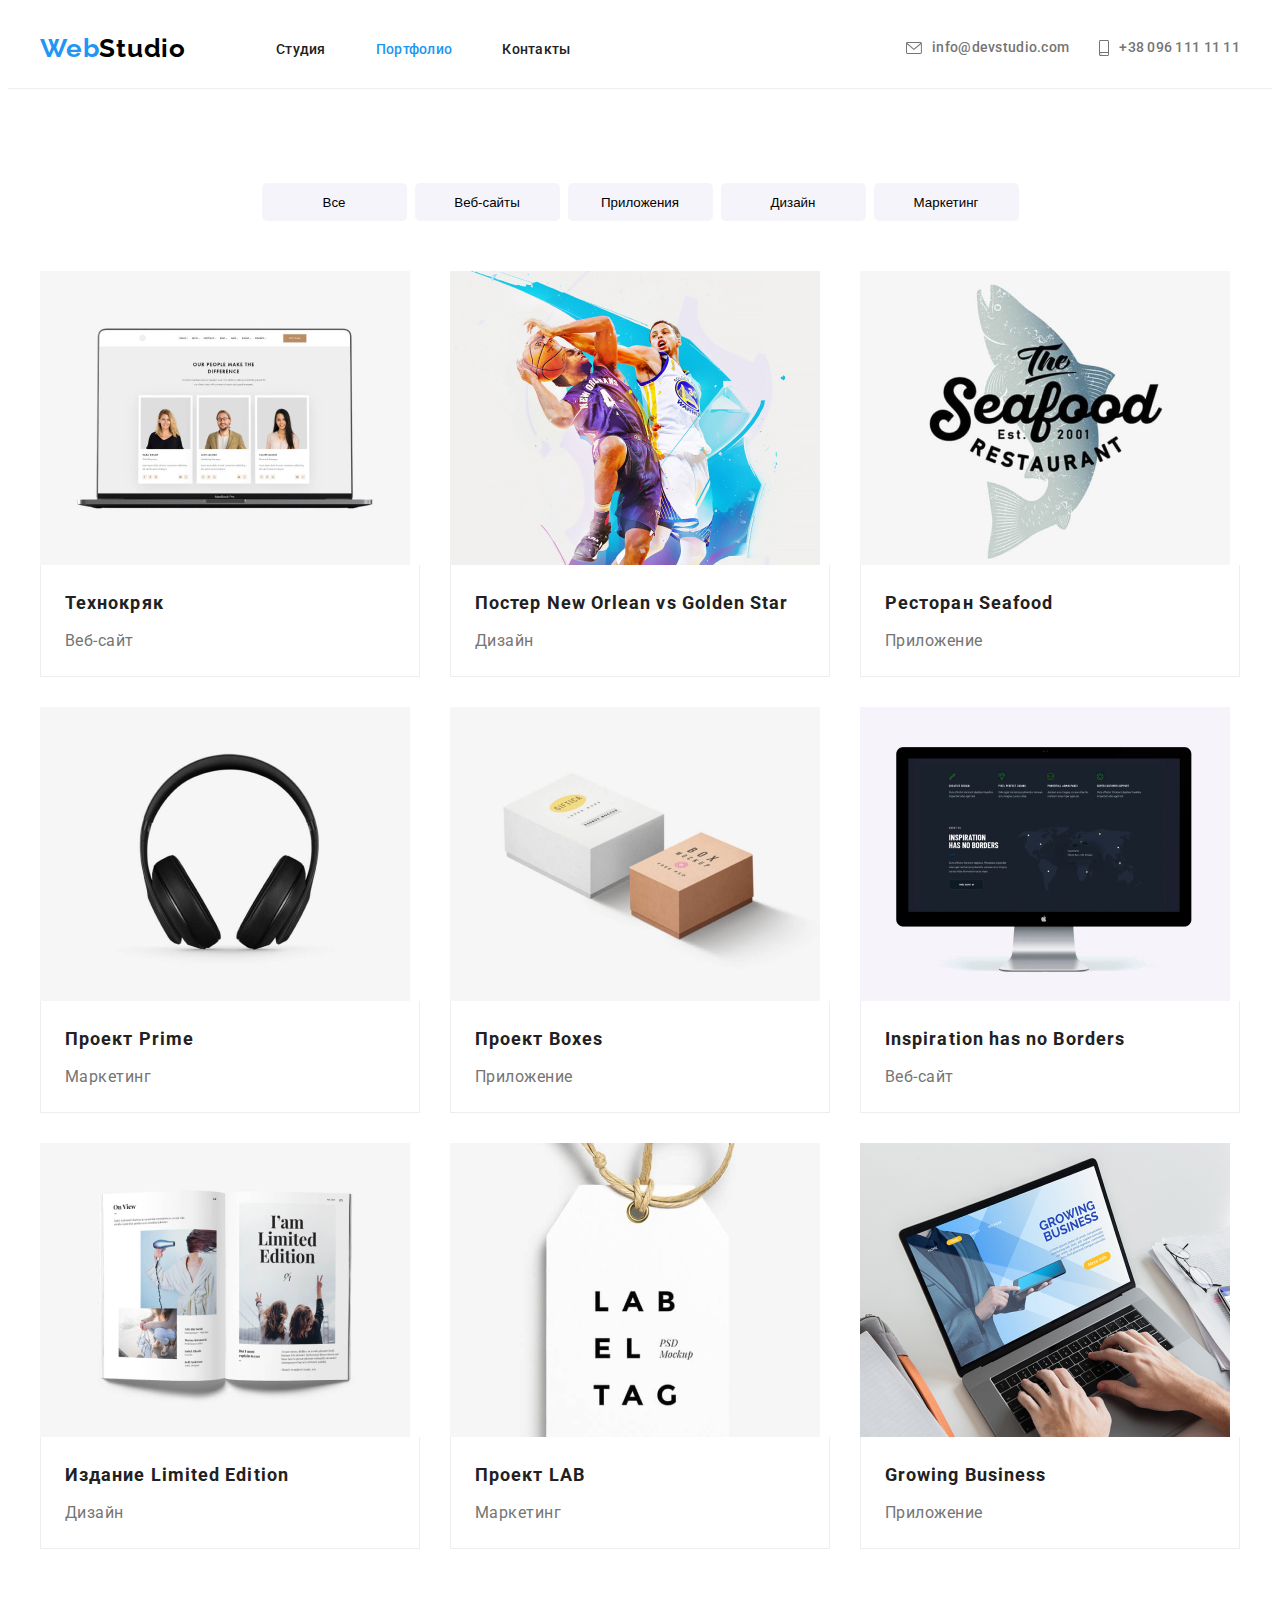
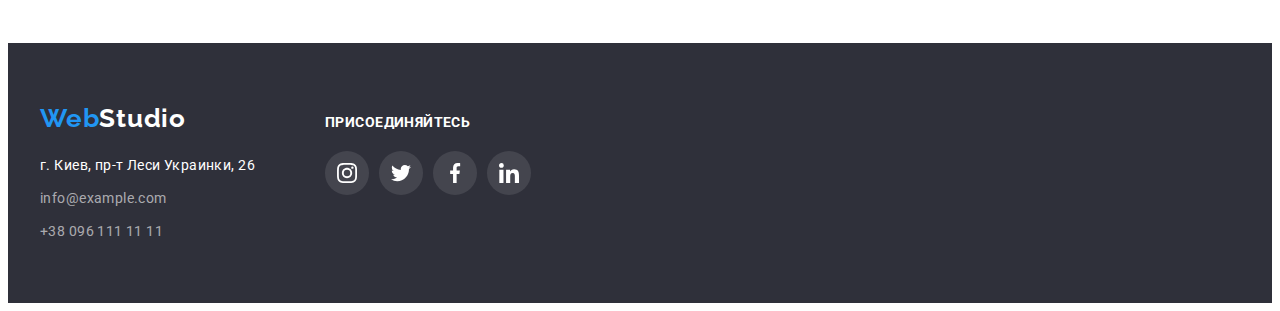
==== portfolio.html @ e1b0efdb "1" ====
<!DOCTYPE html>
<html lang="ru">

<head>
    <meta charset="UTF-8">
    <meta http-equiv="X-UA-Compatible" content="IE=edge">
    <meta name="viewport" content="width=device-width, initial-scale=1.0">
    <title>Веб студия</title>
    <link rel="preconnect" href="https://fonts.gstatic.com">
<link
    href="https://fonts.googleapis.com/css2?family=Raleway:wght@700&amp;family=Roboto:wght@400;500;700;900&amp;display=swap"
    rel="stylesheet">
    <link rel="stylesheet" href="https://cdnjs.cloudflare.com/ajax/libs/modern-normalize/1.0.0/modern-normalize.min.css"
        integrity="sha512-ISS7cAi1PEhQ8jnbJpJZMd29NlhNj4AWYyLOSp2CE/CsHxTCu+r+t0D2yoJudVrd0/8fTVPUVDzY5Tvli75u/g=="
        crossorigin="anonymous" />
    <link rel="stylesheet" href="./CSS/styles.css">
</head>
<body class="body">
    <!--page header portfolio-->
<header class="header">
    <div class="container header-container">


        <nav class="navigation">
            <a class="logo-link link" href="index.html">
                <span class="logo-link-firstWord">Web</span><span class="logo-link-secondWord">Studio</span>
            </a>
            <ul class="menu list">
                <li class="menu-item"> <a class="menu-item-link link " href="./index.html">Студия</a> </li>
                <li class="menu-item"><a class="menu-item-link link current" href="./portfolio.html">Портфолио</a> </li>
                <li class="menu-item"> <a class="menu-item-link link" href="#Контакты">Контакты</a> </li>
            </ul>
        </nav>
        <ul class="header-contacts list">
            <li class="header-contacts-item"><a class="header-contacts-mail-link link" href="mailto:info@devstudio.com">
                    <svg class="header-contacts-icon-mail">
                        <use href="./images/sprite.svg#icon-mail"> </use>
                    </svg> info@devstudio.com</a></li>

            <li class="header-contacts-item"><a class="header-contacts-tel-link link" href="tel:+380961111111">
                    <svg class="header-contacts-icon-smartphone">
                        <use href="./images/sprite.svg#icon-smartphone"> </use>
                    </svg> +38 096 111 11 11 </a></li>

        </ul>

    </div>

</header>
    <main>
    <section class="portfolio section">
        <div class="container portfolio-container section-padding">
            <ul class="portfolio-list list">
                <li class="portfolio-item"> <button class="portfolio-item-link" type="button">Все</button> </li>
                <li class="portfolio-item"> <button class="portfolio-item-link" type="button">Веб-сайты</button></li>
                <li class="portfolio-item"> <button class="portfolio-item-link" type="button">Приложения</button></li>
                <li class="portfolio-item"> <button class="portfolio-item-link" type="button">Дизайн</button></li>
                <li class="portfolio-item"> <button class="portfolio-item-link" type="button">Маркетинг</button></li>
            </ul>
            
            <ul class="portfolio-photofilter-list list">
                <li class="portfolio-photofilter-list-item"> <a class="portfolio-photofilter-list-item-photo link" href=""><img src="./images/portfolio/portfolio1.jpg"
                            alt="страница с людьми на экране" width="370" height="294">
                        <div class="photofilter-discription"> <h2 class="portfolio-photofilter-list-title">Технокряк</h2>
                        <p class="portfolio-photofilter-list-discription">Веб-сайт</p></div>
                    </a>
                </li>
                <li class="portfolio-photofilter-list-item"><a class="portfolio-photofilter-list-item-photo link" href=""><img src="./images/portfolio/portfolio2.jpg"
                            alt="играют в баскетбол" width="370" height="294">
                        <div class="photofilter-discription"><h2 class="portfolio-photofilter-list-title">Постер New Orlean vs Golden Star</h2>
                        <p class="portfolio-photofilter-list-discription">Дизайн</p> </div>
                    </a>
                    </a> </li>
                <li class="portfolio-photofilter-list-item"><a class="portfolio-photofilter-list-item-photo link" href=""><img src="./images/portfolio/portfolio3.jpg"
                            alt="лого ресторана" width="370" height="294">
                        <div class="photofilter-discription"> <h2 class="portfolio-photofilter-list-title">Ресторан Seafood</h2>
                        <p class="portfolio-photofilter-list-discription">Приложение</p></div>
                    </a>
                    </a> </li>
                <li class="portfolio-photofilter-list-item"><a class="portfolio-photofilter-list-item-photo link" href=""><img src="./images/portfolio/portfolio4.jpg"
                            alt="наушники" width="370" height="294">
                        <div class="photofilter-discription"> <h2 class="portfolio-photofilter-list-title">Проект Prime</h2>
                        <p class="portfolio-photofilter-list-discription">Маркетинг</p></div>
                    </a>
                    </a> </li>
                <li class="portfolio-photofilter-list-item"><a class="portfolio-photofilter-list-item-photo link" href=""><img src="./images/portfolio/portfolio5.jpg"
                            alt="две коробки" width="370" height="294">
                        <div class="photofilter-discription"> <h2 class="portfolio-photofilter-list-title">Проект Boxes</h2>
                        <p class="portfolio-photofilter-list-discription">Приложение</p></div>
                    </a>
                    </a> </li>
                <li class="portfolio-photofilter-list-item"><a class="portfolio-photofilter-list-item-photo link" href=""><img src="./images/portfolio/portfolio6.jpg"
                            alt="аймак с черным фоном" width="370" height="294">
                        <div class="photofilter-discription"><h2 class="portfolio-photofilter-list-title" lang="en">Inspiration has no Borders</h2>
                        <p class="portfolio-photofilter-list-discription">Веб-сайт</p> </div>
                    </a>
                    </a> </li>
                <li class="portfolio-photofilter-list-item"><a class="portfolio-photofilter-list-item-photo link" href=""><img src="./images/portfolio/portfolio7.jpg"
                            alt="открытый журнал" width="370" height="294">
                        <div class="photofilter-discription"><h2 class="portfolio-photofilter-list-title">Издание Limited Edition</h2>
                        <p class="portfolio-photofilter-list-discription">Дизайн</p> </div>
                    </a>
                    </a> </li>
                <li class="portfolio-photofilter-list-item"><a class="portfolio-photofilter-list-item-photo link" href=""><img src="./images/portfolio/portfolio8.jpg"
                            alt="лейба магазина" width="370" height="294">
                        <div class="photofilter-discription"><h2 class="portfolio-photofilter-list-title">Проект LAB</h2>
                        <p class="portfolio-photofilter-list-discription">Маркетинг</p> </div>
                    </a>
                    </a> </li>
                <li class="portfolio-photofilter-list-item"><a class="portfolio-photofilter-list-item-photo link" href=""><img src="./images/portfolio/portfolio9.jpg"
                            alt="работает на ноутбуке" width="370" height="294">
                        <div class="photofilter-discription"> <h2 class="portfolio-photofilter-list-title">Growing Business</h2>
                        <p class="portfolio-photofilter-list-discription">Приложение</p> </div>
                    </a>
                </li>
            </ul>
        </div>
        
    </section>
</main>

<footer class="footer">

    <div class="container footer-container">
        <div class="footer-container-logoContacts"> <a class="logo-link logo-link-footer link" href="index.html">
                <span class="logo-link-firstWord">Web</span><span class="logo-link-secondWord-footer">Studio</span>
            </a>
            <address class="adress" id="Контакты">
                <ul class="adress-list list">
                    <li class="adress-list-item"><a class="adress-list-item-link-map link"
                            href="https://goo.gl/maps/LLyhizGKncTBWdUg9" rel="noopener noreferrer" target="blank">г.
                            Киев, пр-т Леси
                            Украинки, 26</a></li>
                    <li class="adress-list-item"><a class="adress-list-item-link link"
                            href="mailto:info@example.com">info@example.com</a></li>
                    <li class="adress-list-item"><a class="adress-list-item-link link" href="tel:+380961111111">+38 096
                            111 11
                            11</a></li>
                </ul>
        </div>
        </address>
        <div class="social-links-footer-container">
            <h3 class="social-links-footer-title">присоединяйтесь</h3>
            <ul class="social-links-footer-list list">
                <li class="social-links-footer-list-item">
                    <a class="social-links-footer-list-item-link link" href="">
                        <svg class="social-links-footer-list-item-icon">
                            <use href="./images/sprite.svg#icon-instagram"></use>
                        </svg>
                    </a>
                </li>
                <li class="social-links-footer-list-item">
                    <a class="social-links-footer-list-item-link link" href="">
                        <svg class="social-links-footer-list-item-icon">
                            <use href="./images/sprite.svg#icon-twitter"></use>
                        </svg>
                    </a>
                </li>
                <li class="social-links-footer-list-item">
                    <a class="social-links-footer-list-item-link link" href="">
                        <svg class="social-links-footer-list-item-icon">
                            <use href="./images/sprite.svg#icon-facebook"></use>
                        </svg>
                    </a>
                </li>
                <li class="social-links-footer-list-item">
                    <a class="social-links-footer-list-item-link link" href="">
                        <svg class="social-links-footer-list-item-icon">
                            <use href="./images/sprite.svg#icon-linkedin"></use>
                        </svg>
                    </a>
                </li>
            </ul>
        </div>
    </div>
</footer>
</body>
</html>
---- CSS/styles.css ----
:root {
  --hover-color: #2196f3;
  --title-color: #212121;
  --contacts-and-discriptions-color: #757575;
  --footer-and-background-color: #2f303a;
  --team-and-portfolio-buttoms-backgrounds: #f5f4fa;
}

h1,
h2,
h3,
h4,
h5,
h6,
p {
  margin-top: 0;
  margin-bottom: 0;
}

ul,
ol {
  margin-top: 0;
  margin-bottom: 0;
  padding-left: 0;
}

img {
  display: block;
  max-width: 100%;
}

.list {
  list-style: none;
}
.link {
  text-decoration: none;
}

.section-padding {
  /* padding-top: 94px;
  padding-bottom: 94px;  */
}

.section {
  padding-top: 94px;
  padding-bottom: 94px;
}

.body {
  font-family: "Roboto", sans-serif;
}

.container {
  width: 1200px;
  padding-left: 15px;
  padding-right: 15px;
  margin: 0 auto;
}

.visually-hidden {
  position: absolute;
  width: 1px;
  height: 1px;
  margin: -1px;
  border: 0;
  padding: 0;

  white-space: nowrap;
  clip-path: inset(100%);
  clip: rect(0 0 0 0);
  overflow: hidden;
}

.social-list-icon {
  width: 20px;
  height: 20px;
}

.social-list-link {
  display: flex;
  justify-content: center;
  align-items: center;
  width: 44px;
  height: 44px;
  background-color: #ffffff;
  border-radius: 50%;
}

.social-list {
  display: flex;
  /* padding: 16px 32px 0px 32px; */
  justify-content: space-between;
}

/*header*/

.header {
  border-bottom: 1px solid #eeeeee;
}

.header-container {
  display: flex;
  align-items: center;
}

.logo-link:not(.logo-link-footer) {
  margin-right: 90px;
  /* padding-top: 25px;
  padding-bottom: 25px; */
}

.navigation {
  display: flex;
  align-items: center;
  /*margin-right: 333px;
  padding-bottom: 32px;
  padding-top: 32px; */
}

.menu {
  display: flex;
  align-items: center;
}

.menu-item:not(:last-child) {
  margin-right: 50px;
}

.header-contacts {
  display: flex;
  align-items: center;
  margin-left: auto;
}
.header-contacts-item:not(:last-child) {
}

.logo-link {
  font-family: "Raleway", sans-serif;
  font-weight: 700;
  font-size: 26px;
  line-height: 1.19;
  letter-spacing: 0.03em;
}

.logo-link-firstWord {
  color: var(--hover-color);
}
.logo-link-secondWord {
  color: #000;
}

.menu-item-link {
  font-weight: 500;
  font-size: 14px;
  line-height: 1.14;
  letter-spacing: 0.02em;
  color: var(--title-color);
  padding-top: 32px;
  padding-bottom: 32px;
}

.menu-item-link:hover,
.menu-item-link:focus,
.current {
  color: var(--hover-color);
}

.header-contacts-tel-link,
.header-contacts-mail-link {
  font-weight: 500;
  font-size: 14px;
  line-height: 1.14;
  letter-spacing: 0.02em;
  color: var(--contacts-and-discriptions-color);

  display: flex;
  align-items: center;
}

.header-contacts-mail-link {
  margin-right: 30px;
}

.header-contacts-tel-link:hover,
.header-contacts-tel-link:focus {
  color: var(--hover-color);
}
.header-contacts-mail-link:hover,
.header-contacts-mail-link:focus {
  color: var(--hover-color);
}

.header-contacts-icon {
  display: inline;

  margin-right: 10px;
}

.header-contacts-icon-mail {
  display: flex;
  align-items: center;
  justify-content: center;
  fill: currentColor;
  width: 16px;
  height: 12px;
  margin: 34px 10px 34px;
}

.header-contacts-icon-smartphone {
  fill: #757575;
  width: 10px;
  height: 16px;
  fill: currentColor;

  margin: 32px 10px 32px 0px;
}

/*header end*/

/*hero*/

.hero {
  background-color: var(--footer-and-background-color);
  text-align: center;
  padding-top: 200px;
  padding-bottom: 200px;
  background-color: #c4c4c4;
  background-image: linear-gradient(
      rgba(47, 48, 58, 0.4),
      rgba(47, 48, 58, 0.4)
    ),
    url(../images/hero/Img.jpg);
  background-size: cover;
  max-width: 1600px;
}

.hero-title {
  font-weight: 900;
  font-size: 44px;
  line-height: 1.36;

  letter-spacing: 0.06em;
  text-transform: uppercase;
  color: #ffffff;
  text-align: center;

  margin-bottom: 30px;
}

.modal-btn:hover,
.modal-btn:focus {
  background-color: #188ce8;
}
.modal-btn {
  font-weight: 700;
  font-size: 16px;
  line-height: 1.87;
  color: #ffffff;

  background: var(--hover-color);
  box-shadow: 0px 4px 4px rgba(0, 0, 0, 0.15);
  border-radius: 4px;

  width: 200px;
  height: 50px;
  left: 700px;
  top: 430px;

  text-align: center;

  border-radius: 10px;
  border: none;
  cursor: pointer;
}

/*hero end*/

/*features section*/

.features-list-item-title {
  font-weight: 700;
  font-size: 14px;
  line-height: 1.14;
  letter-spacing: 0.03em;
  text-transform: uppercase;

  color: var(--title-color);

  margin-bottom: 10px;
}

.features-list-item-discription {
  font-weight: 400;
  font-style: normal;
  font-size: 14px;
  line-height: 1.71;
  letter-spacing: 0.03em;

  width: 270px;
  /* height: 75px; 
  left: 215px; 
  top: 800px; */

  color: var(--contacts-and-discriptions-color);
}

.features-list {
  display: flex;
  justify-content: space-between;
}

.features-list-item {
  align-content: flex-start;
  width: 270px;
}

.features-list-item:not(:last-child) {
  margin-right: 30px;
}

.features-list-item-pictureContainer {
  display: flex;

  width: 270px;
  height: 120px;
  justify-content: center;
  align-items: center;
  background: #f5f4fa;
  border-radius: 4px;
  margin-bottom: 30px;
}

.features-list-item-icon {
  display: flex;
  width: 70px;
  height: 70px;
}

/*end features section */

/*about section*/

.about {
  text-align: center;
  padding-top: 0px;
}

.about-title {
  font-weight: 700;
  font-size: 36px;
  line-height: 1.16;
  text-align: center;
  letter-spacing: 0.03em;
  color: var(--title-color);

  margin-bottom: 50px;
}

.about-list {
  display: flex;
  flex-wrap: wrap;
  margin-left: -30px;
  margin-top: -30px;
}

.about-list-item {
  flex-basis: calc((100% - 90px) / 3);
  margin-top: 30px;
  margin-left: 30px;
}

/*end about section*/

/*team section*/
.team-container {
}

.team {
  background-color: var(--team-and-portfolio-buttoms-backgrounds);
}
.team-title {
  font-weight: 700;
  font-size: 36px;
  line-height: 1.16;
  letter-spacing: 0.03em;
  color: var(--title-color);
  display: flex;
  align-items: center;
  justify-content: center;

  margin-bottom: 50px;
}

.team-list {
  display: flex;
  /*  justify-content: space-between; 
  /* padding-bottom: 30px; */
  flex-wrap: wrap;
  margin-top: -30px;
  margin-left: -30px;
  /*  flex-basis: calc((100% - 120px) / 4); */
}

.team-list-item {
  /* outline: 1px ridge rgba(0, 0, 0, 0.15) ;
  outline-offset: -1px; */

  width: 270px;
  /*border: 1px;
  border-style: solid;
  border-radius: 4px; */

  margin-top: 30px;
  margin-left: 30px;

  box-shadow: 5px 5px 10px 1px #e5e5e5;
}

.team-list-item-photo {
  /*  margin-bottom: 30px; */
}

.team-list-item-dicription {
  /* margin-bottom: 60px; */
  padding-top: 30px;
  padding-bottom: 30px;
  padding-right: 25px;
  padding-left: 25px;
}

.photofilter-discription {
}

.team-list-item-name {
  font-weight: 500;
  font-size: 16px;
  line-height: 1.18;
  letter-spacing: 0.03em;
  color: var(--title-color);
  display: flex;
  align-items: center;
  margin-bottom: 10px;
  justify-content: center;
}
.team-list-item-position {
  font-weight: 400;
  font-size: 16px;
  line-height: 1.18;
  letter-spacing: 0.03em;
  color: var(--contacts-and-discriptions-color);
  display: flex;
  align-items: center;
  justify-content: center;
  margin-bottom: 16px;
}

.social-list-icon {
  width: 20px;
  height: 20px;
  fill: #afb1b8;
}

.social-list-link {
  display: flex;
  justify-content: center;
  align-items: center;
  width: 44px;
  height: 44px;
  background-color: transparent;
  border-radius: 50%;
}

.social-list-link:hover,
.social-list-link:focus {
  background: #2196f3;
}

.social-list-link:hover .social-list-icon,
.social-list-link:focus .social-list-icon {
  fill: #ffffff;
}

.social-list {
  display: flex;
  /* padding: 16px 32px 0px 32px; */
  justify-content: space-between;
}

/*end team section*/

/*clients section */

.clients-container {
}

.clients-title {
  font-weight: 700;
  font-size: 36px;
  line-height: 1.16;
  letter-spacing: 0.03em;
  color: var(--title-color);
  display: flex;
  align-items: center;
  justify-content: center;
  margin-bottom: 50px;
}

.clients-section-list {
  display: flex;
}
.clients-section-list-item:not(:last-child) {
  margin-right: 30px;
}

.clients-section-list-link {
  width: 170px;
  height: 92px;
  border: 1px solid #afb1b8;
  box-sizing: border-box;
  border-radius: 4px;

  display: flex;
  align-items: center;
  justify-content: center;
}

.clients-section-list-item {
  display: flex;

  width: 170px;
  height: 92px;
}
.clients-section-list-link-logo {
  width: 106px;
  height: 60px;
  fill: #afb1b8;
}

.clients-section-list-link:hover,
.clients-section-list-link:focus,
.clients-section-list-link:hover .clients-section-list-link-logo,
.clients-section-list-link:focus .clients-section-list-link-logo {
  border-color: #2196f3;
  fill: #2196f3;
}

.clients-section-list-link-logo:hover,
.clients-section-list-link-logo:focus {
  fill: #2196f3;
}

/*end clients section*/

/*footer*/

.adress {
  display: block;
}

.footer {
  background: var(--footer-and-background-color);
}

.footer-container {
  padding-bottom: 60px;
  padding-top: 60px;

  display: flex;

  align-items: baseline;
}

.logo-link-footer {
  display: block;
  margin-bottom: 20px;
}

.logo-link-firstWord {
  color: var(--hover-color);
}

.logo-link-secondWord-footer {
  color: #ffffff;
}

.adress-list-item-link-map {
  font-style: normal;
  font-weight: 400;
  font-size: 14px;
  line-height: 1.5;
  letter-spacing: 0.03em;

  color: #ffffff;
}

.adress-list-item-link {
  font-weight: 400;
  font-size: 14px;
  line-height: 1.71;
  font-style: normal;

  letter-spacing: 0.03em;
  color: rgba(255, 255, 255, 0.6);
}
.adress-list-item-link-map {
  font-weight: 400;
  font-size: 14px;
  line-height: 1.71;
  letter-spacing: 0.03em;

  color: #ffffff;
}

.adress-list-item:not(:last-child) {
  margin-bottom: 9px;
}

.social-links-footer-container {
  margin-left: 70px;
}

.social-links-footer-title {
  font-family: Roboto;
  font-weight: 700;
  font-size: 14px;
  line-height: 1.14;
  letter-spacing: 0.03em;
  color: #ffffff;
  text-transform: uppercase;

  margin-bottom: 20px;
}

.social-links-footer-list-item-link {
  display: flex;
  justify-content: center;
  align-items: center;
  width: 44px;
  height: 44px;
  background-color: rgba(255, 255, 255, 0.1);
  border-radius: 50%;
}

.social-links-footer-list-item-icon {
  width: 20px;
  height: 20px;
  fill: #ffffff;
}

.social-links-footer-list-item:not(:last-child) {
  margin-right: 10px;
}

.social-links-footer-list-item-link:hover,
.social-links-footer-list-item-link:focus {
  background: #2196f3;
}

.social-links-footer-list-item-link:hover .social-links-footer-list-item-icon,
.social-links-footer-list-item-link:focus .social-links-footer-list-item-icon {
  fill: #ffffff;
}

.social-links-footer-list {
  display: flex;
  justify-content: space-between;
}

/*end footer section*/

/*  portfolio section*/

.portfolio {
}

.portfolio-container {
}

.portfolio-list {
  display: flex;
  justify-content: center;
  margin-bottom: 50px;
}

.portfolio-item:not(:last-child) {
  margin-right: 8px;
}

.portfolio-photofilter-list {
  display: flex;
  flex-wrap: wrap;
  margin-left: -30px;
  margin-top: -30px;
}

.portfolio-photofilter-list-item {
  flex-basis: calc((100% - 90px) / 3);
  margin-left: 30px;
  margin-top: 30px;

  width: 270px;
  border: 1px;
}

.portfolio-photofilter-list-item:hover,
.portfolio-photofilter-list-item:focus {
  box-shadow: 5px 5px 10px 1px #e5e5e5;
}

.portfolio-photofilter-list-item:nth-child(3n) {
  margin-right: 0px;
}

.portfolio-item-link {
  width: 145px;
  height: 38px;
  left: 712px;
  top: 174px;

  background: var(--team-and-portfolio-buttoms-backgrounds);
  border-radius: 4px;

  border: none;
  border-radius: 5px;
}
.portfolio-item :hover,
.portfolio-item:focus {
  background-color: var(--hover-color);
  color: #ffffff;
  cursor: pointer;
  box-shadow: 5px 5px 10px 1px #e5e5e5;
}

.photofilter-discription {
  padding-top: 20px;
  padding-bottom: 20px;
  padding-right: 24px;
  padding-left: 24px;

  border-right: 1px solid #eeeeee;
  border-bottom: 1px solid #eeeeee;
  border-left: 1px solid #eeeeee;
}

.portfolio-item {
  font-weight: 500;
  font-size: 16px;
  line-height: 1.62;
  letter-spacing: 0.03em;

  color: var(--title-color);
}

.portfolio-photofilter-list-title {
  font-weight: 700;
  font-size: 18px;
  line-height: 2;
  letter-spacing: 0.06em;
  color: var(--title-color);
  margin-bottom: 5px;
}
.portfolio-photofilter-list-discription {
  font-weight: 400;
  font-size: 16px;
  line-height: 1.87;
  letter-spacing: 0.03em;
  color: var(--contacts-and-discriptions-color);
}
/*  end portfolio section*/
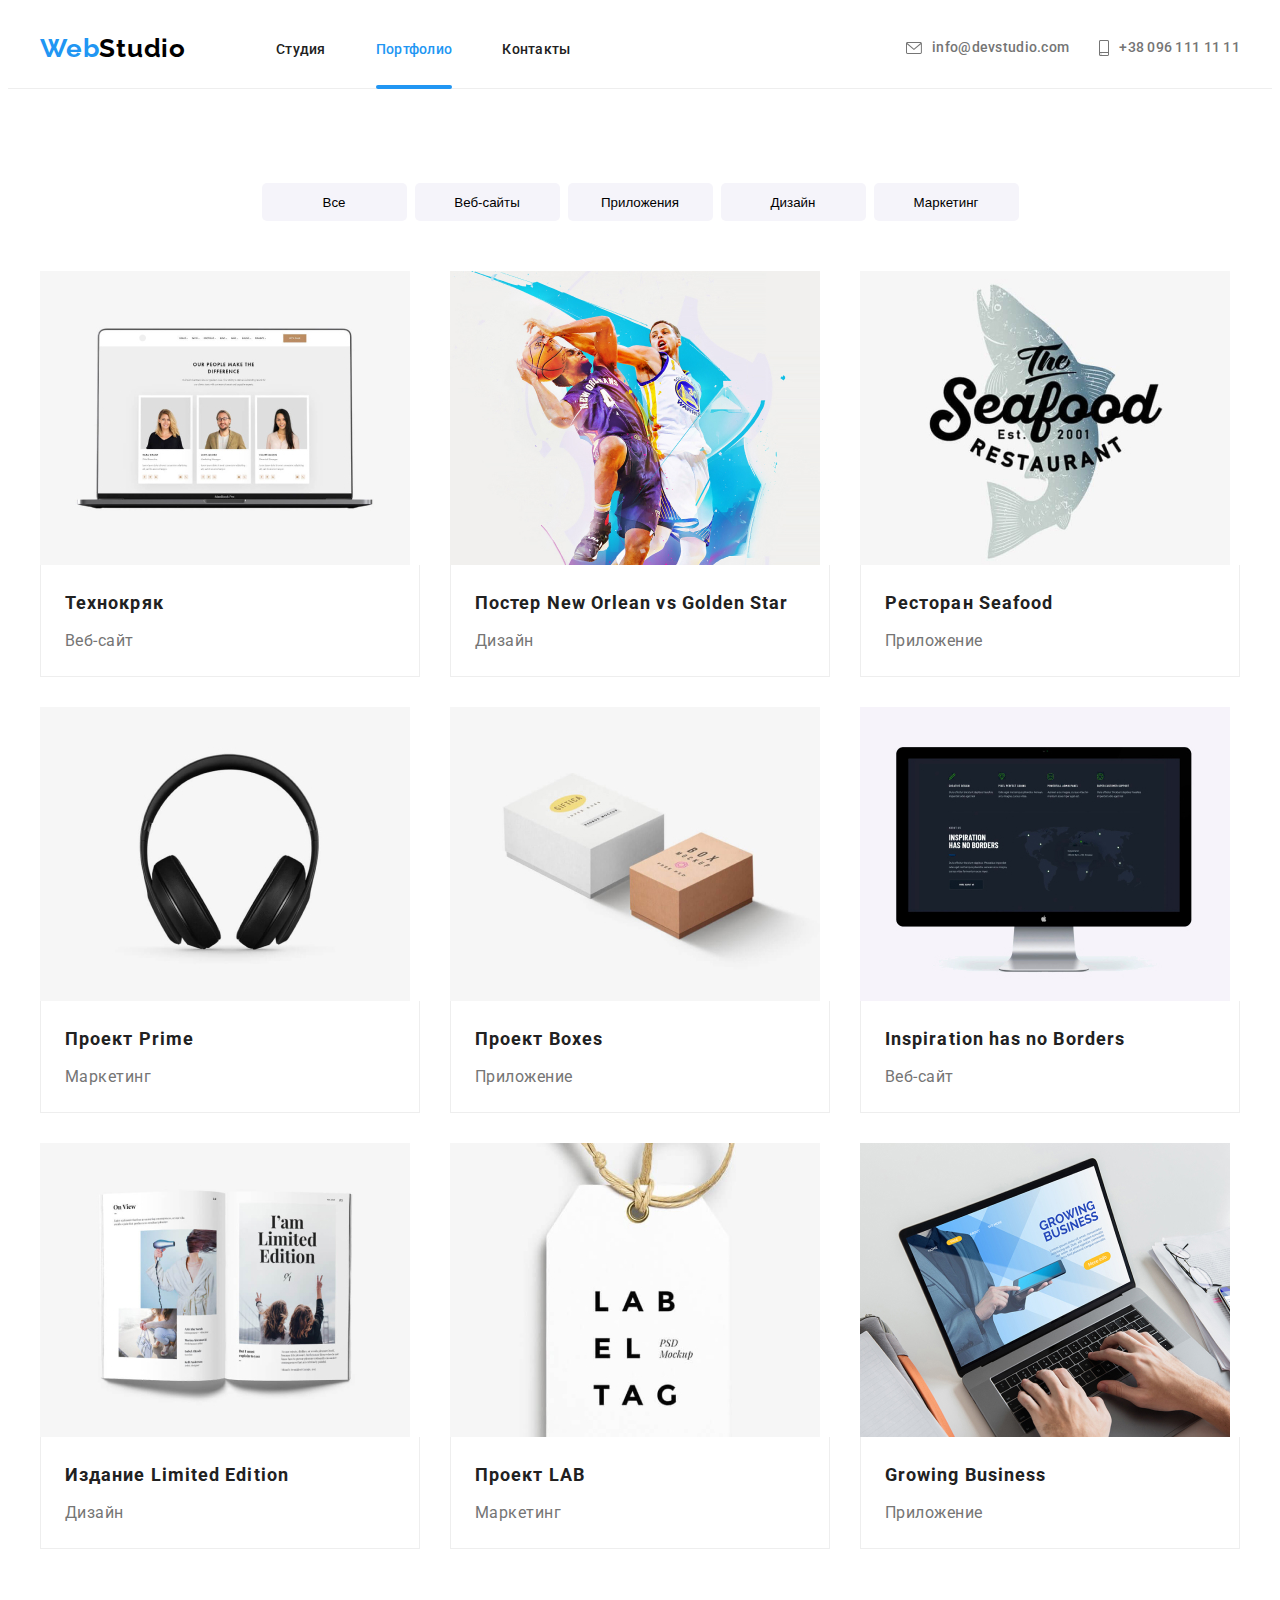
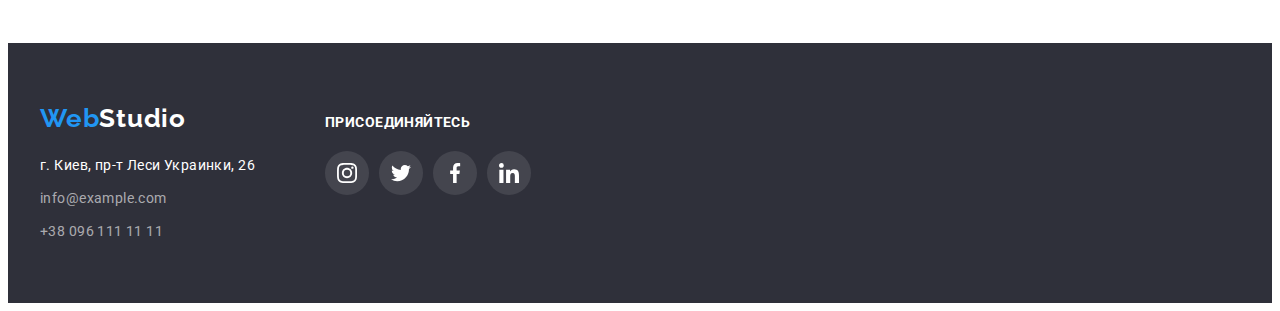
==== commit a0513e9e: "1" ====
--- a/portfolio.html
+++ b/portfolio.html
@@ -27,7 +27,7 @@
             </a>
             <ul class="menu list">
                 <li class="menu-item"> <a class="menu-item-link link " href="./index.html">Студия</a> </li>
-                <li class="menu-item"><a class="menu-item-link link current" href="./portfolio.html">Портфолио</a> </li>
+                <li class="menu-item"><a class="menu-item-link link current current-menu-item-link" href="./portfolio.html">Портфолио</a> </li>
                 <li class="menu-item"> <a class="menu-item-link link" href="#Контакты">Контакты</a> </li>
             </ul>
         </nav>
--- a/CSS/styles.css
+++ b/CSS/styles.css
@@ -4,6 +4,8 @@
   --contacts-and-discriptions-color: #757575;
   --footer-and-background-color: #2f303a;
   --team-and-portfolio-buttoms-backgrounds: #f5f4fa;
+  --transition-duration: 250ms;
+  --transition-timing-function: cubic-bezier(0.4, 0, 0.2, 1);
 }
 
 h1,
@@ -157,11 +159,32 @@
   color: var(--title-color);
   padding-top: 32px;
   padding-bottom: 32px;
+
+  transition-property: color;
+  transition-duration: var(--transition-duration);
+  transition-timing-function: var(--transition-timing-function);
+
+  position: relative;
+}
+
+.current-menu-item-link::after {
+  content: "";
+
+  position: absolute;
+  left: 0px;
+  bottom: 0px;
+
+  display: block;
+  width: 100%;
+  height: 4px;
+  border-radius: 2px;
+  background-color: var(--hover-color);
 }
 
 .menu-item-link:hover,
 .menu-item-link:focus,
-.current {
+.current,
+.current-menu-item-link {
   color: var(--hover-color);
 }
 
@@ -175,6 +198,10 @@
 
   display: flex;
   align-items: center;
+
+  transition-property: color;
+  transition-duration: var(--transition-duration);
+  transition-timing-function: var(--transition-timing-function);
 }
 
 .header-contacts-mail-link {
@@ -232,6 +259,7 @@
     url(../images/hero/Img.jpg);
   background-size: cover;
   max-width: 1600px;
+  margin: auto;
 }
 
 .hero-title {
@@ -271,6 +299,10 @@
   border-radius: 10px;
   border: none;
   cursor: pointer;
+
+  transition-property: background-color;
+  transition-duration: var(--transition-duration);
+  transition-timing-function: var(--transition-timing-function);
 }
 
 /*hero end*/
@@ -418,6 +450,21 @@
 
 .team-list-item-photo {
   /*  margin-bottom: 30px; */
+  position: relative;
+}
+
+.about-list-item-photo::before {
+  display: inline-block;
+  content: "";
+
+  position: absolute;
+  bottom: 0;
+  left: 0;
+  width: 100%;
+  height: 100%;
+  background-color: rgba(47, 48, 58, 0.8);
+
+  opacity: 0;
 }
 
 .team-list-item-dicription {
@@ -458,6 +505,10 @@
   width: 20px;
   height: 20px;
   fill: #afb1b8;
+
+  transition-property: fill;
+  transition-duration: var(--transition-duration);
+  transition-timing-function: var(--transition-timing-function);
 }
 
 .social-list-link {
@@ -468,6 +519,10 @@
   height: 44px;
   background-color: transparent;
   border-radius: 50%;
+
+  transition-property: background;
+  transition-duration: var(--transition-duration);
+  transition-timing-function: var(--transition-timing-function);
 }
 
 .social-list-link:hover,
@@ -522,6 +577,10 @@
   display: flex;
   align-items: center;
   justify-content: center;
+
+  transition-property: border-color;
+  transition-duration: var(--transition-duration);
+  transition-timing-function: var(--transition-timing-function);
 }
 
 .clients-section-list-item {
@@ -534,6 +593,10 @@
   width: 106px;
   height: 60px;
   fill: #afb1b8;
+
+  transition-property: fill;
+  transition-duration: var(--transition-duration);
+  transition-timing-function: var(--transition-timing-function);
 }
 
 .clients-section-list-link:hover,
@@ -639,6 +702,10 @@
   height: 44px;
   background-color: rgba(255, 255, 255, 0.1);
   border-radius: 50%;
+
+  transition-property: background;
+  transition-duration: var(--transition-duration);
+  transition-timing-function: var(--transition-timing-function);
 }
 
 .social-links-footer-list-item-icon {
@@ -722,6 +789,10 @@
 
   border: none;
   border-radius: 5px;
+
+  transition-property: color, background-color;
+  transition-duration: var(--transition-duration);
+  transition-timing-function: var(--transition-timing-function);
 }
 .portfolio-item :hover,
 .portfolio-item:focus {
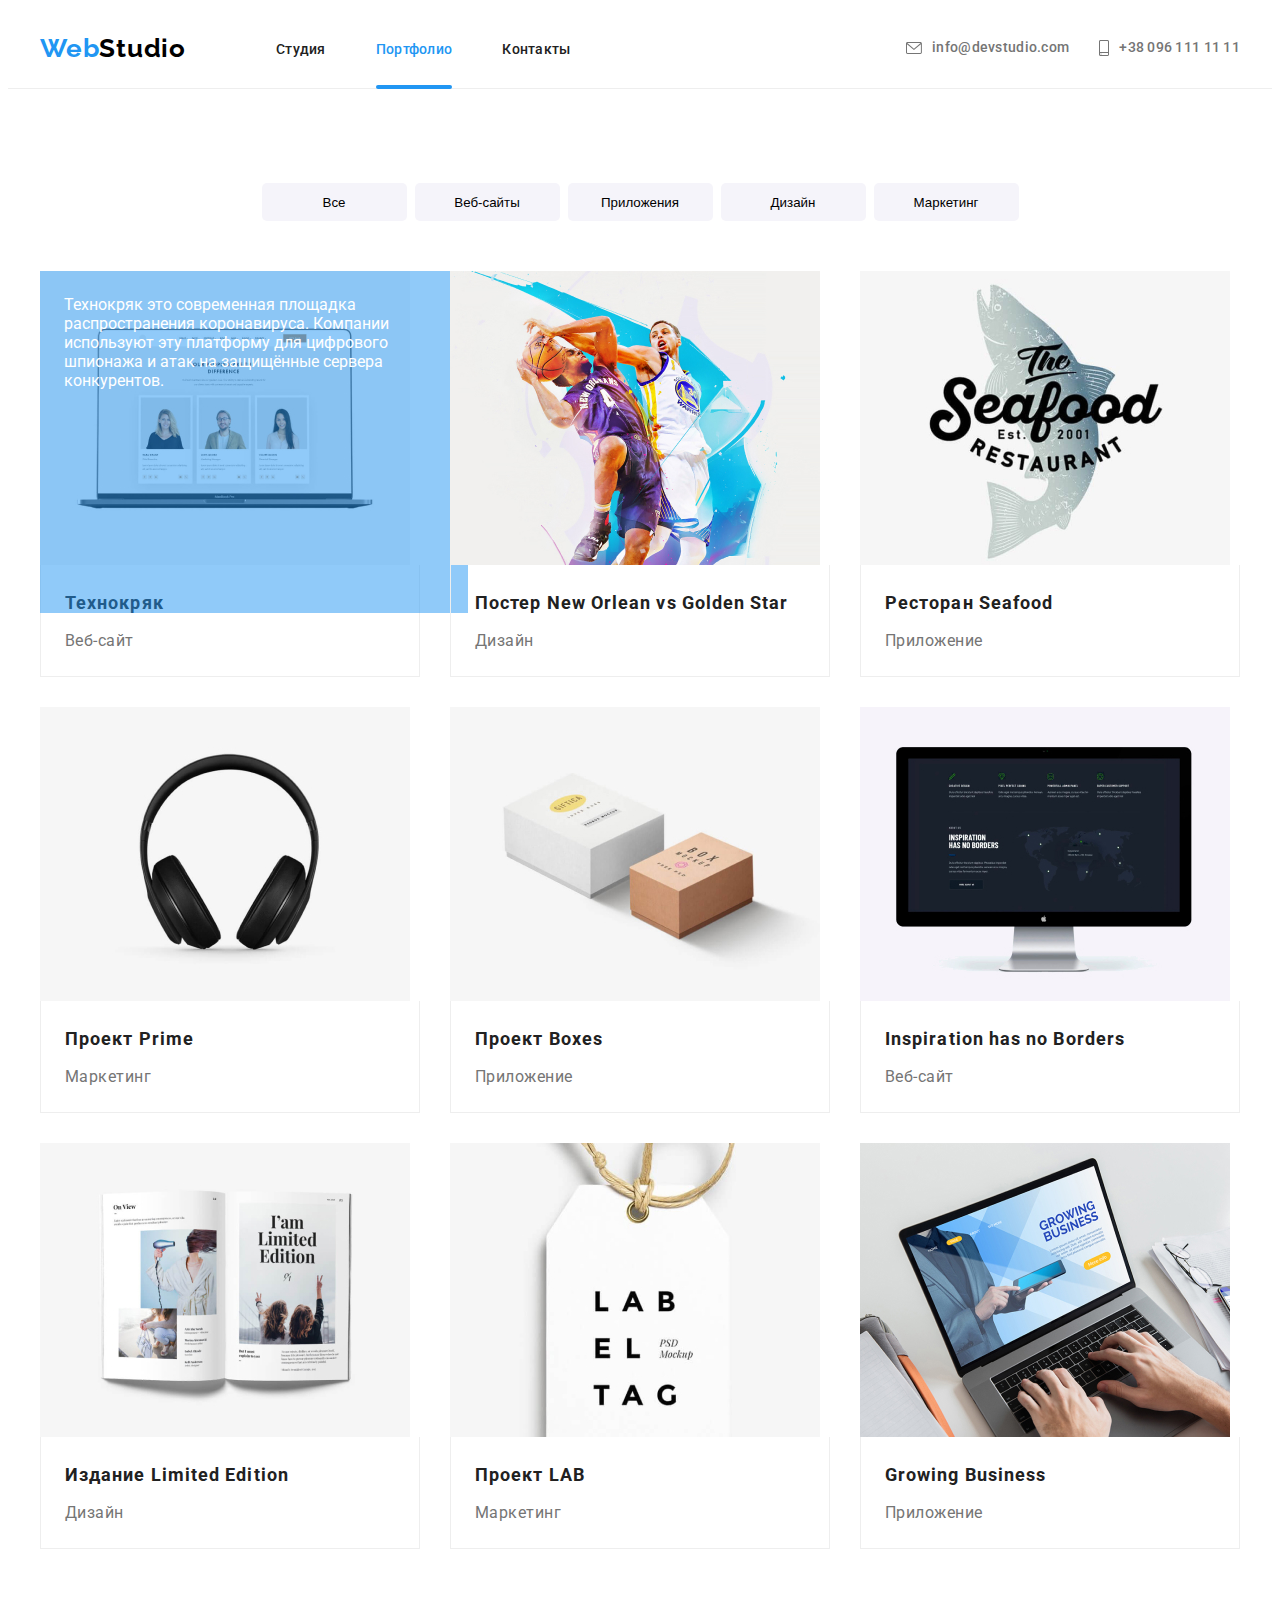
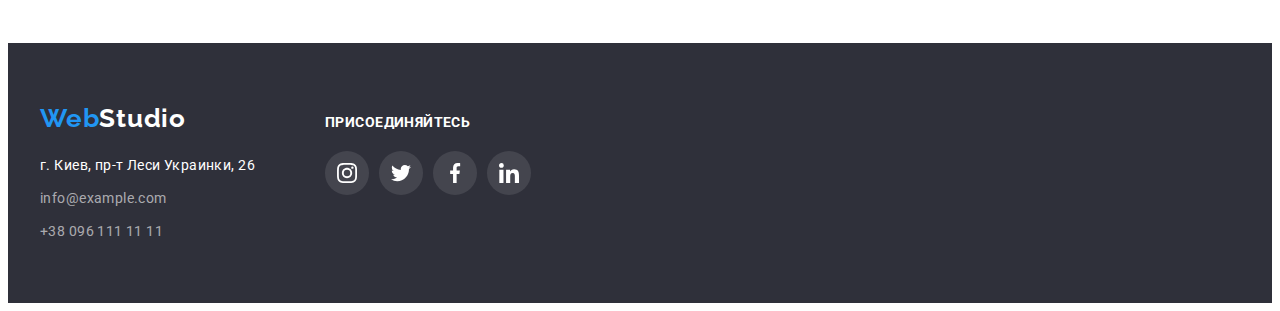
==== commit 967fce40: "3" ====
--- a/portfolio.html
+++ b/portfolio.html
@@ -61,6 +61,8 @@
             <ul class="portfolio-photofilter-list list">
                 <li class="portfolio-photofilter-list-item"> <a class="portfolio-photofilter-list-item-photo link" href=""><img src="./images/portfolio/portfolio1.jpg"
                             alt="страница с людьми на экране" width="370" height="294">
+                            <p class="portfolio-overlay"> Технокряк это современная площадка распространения коронавируса. Компании используют эту платформу для цифрового
+                            шпионажа и атак на защищённые сервера конкурентов.</p>
                         <div class="photofilter-discription"> <h2 class="portfolio-photofilter-list-title">Технокряк</h2>
                         <p class="portfolio-photofilter-list-discription">Веб-сайт</p></div>
                     </a>
--- a/CSS/styles.css
+++ b/CSS/styles.css
@@ -399,7 +399,49 @@
   flex-basis: calc((100% - 90px) / 3);
   margin-top: 30px;
   margin-left: 30px;
-}
+  position: relative;
+}
+
+.about-list-item-photo: {
+  
+}
+.about-list-item-title {
+  width: 100%;
+  height: 16px;
+
+font-weight: 700;
+font-size: 14px;
+line-height: 1.14;
+text-align: center;
+letter-spacing: 0.03em;
+text-transform: uppercase;
+color: #FFFFFF;
+
+padding: 27px, 82px, 27px, 82px;
+
+
+}
+
+
+  
+
+
+.about-list-item-div {
+  position: absolute;
+  bottom: 0;
+  left: 0;
+
+  display: flex;
+justify-content: center;
+align-items: center;
+  width: 370px;
+  height: 70px;
+  background: rgba(47, 48, 58, 0.8);
+  opacity: 1;
+ 
+}
+
+
 
 /*end about section*/
 
@@ -450,21 +492,6 @@
 
 .team-list-item-photo {
   /*  margin-bottom: 30px; */
-  position: relative;
-}
-
-.about-list-item-photo::before {
-  display: inline-block;
-  content: "";
-
-  position: absolute;
-  bottom: 0;
-  left: 0;
-  width: 100%;
-  height: 100%;
-  background-color: rgba(47, 48, 58, 0.8);
-
-  opacity: 0;
 }
 
 .team-list-item-dicription {
@@ -837,4 +864,56 @@
   letter-spacing: 0.03em;
   color: var(--contacts-and-discriptions-color);
 }
+
+.portfolio-photofilter-list-item {
+  position: relative;
+}
+
+.portfolio-overlay {
+  position: absolute;
+  top: 0;
+  left: 0;
+    width: 100%;
+    height: 294px;
+
+  color: #ffffff;
+background-color: rgb(33, 150, 243, 0.5);
+padding: 24px;
+
+}
+
+
 /*  end portfolio section*/
+
+/* modal window*/
+/*.backdrop {
+  position: fixed;
+  width: 100vw;
+  height: 100vh;
+  top: 0;
+  left: 0;
+  background-color: rgba(0, 0, 0, 0.2);
+  z-index: 100;
+}
+
+.modal {
+  position: absolute;
+  top: 50%;
+  left: 50%;
+  transform: translate(-50%, -50%);
+
+  width: 528px;
+  height: 581px;
+  background-color: #ffffff;
+}
+
+.modal-close-btn {
+  width: 30px;
+  height: 30px;
+  background-color: transparent;
+  border: 1px solid rgba(0, 0, 0, 0.1);
+  cursor: pointer;
+  border-radius: 50%;  */
+}
+
+/* end modal window*/
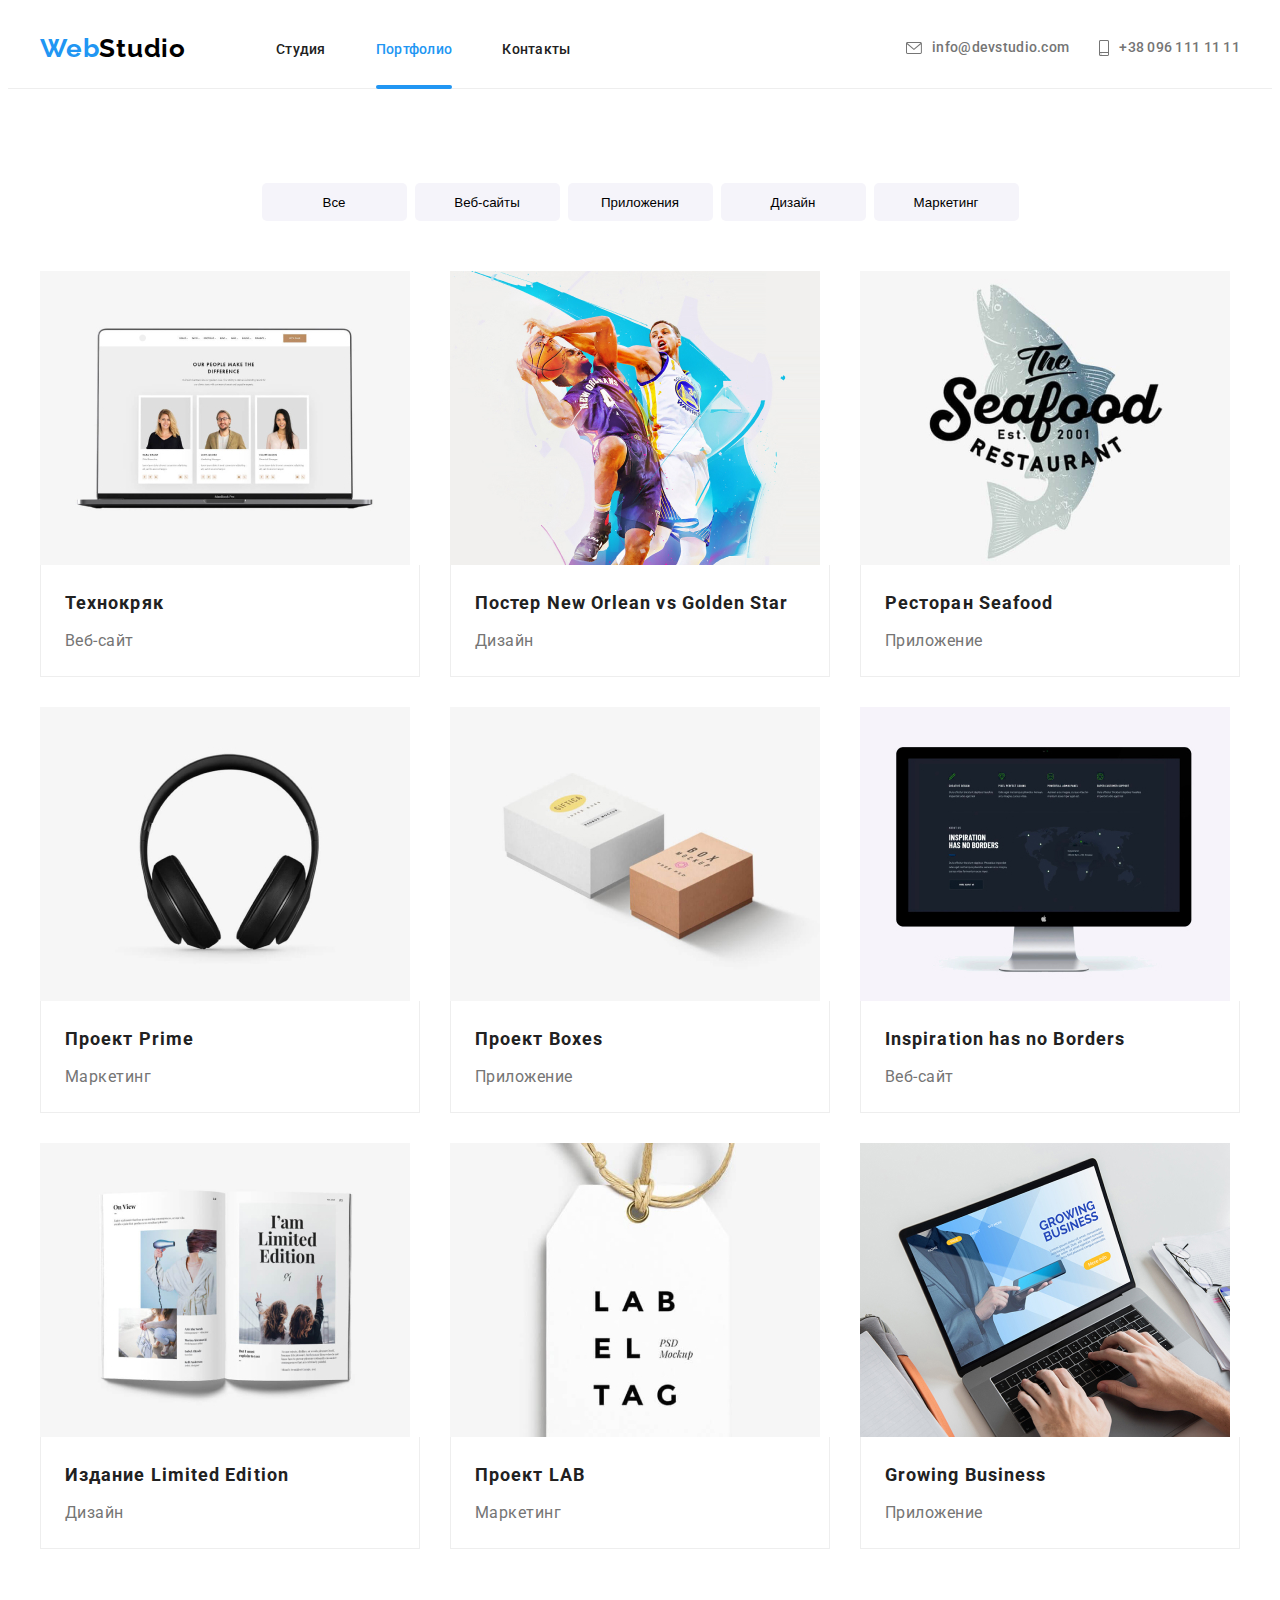
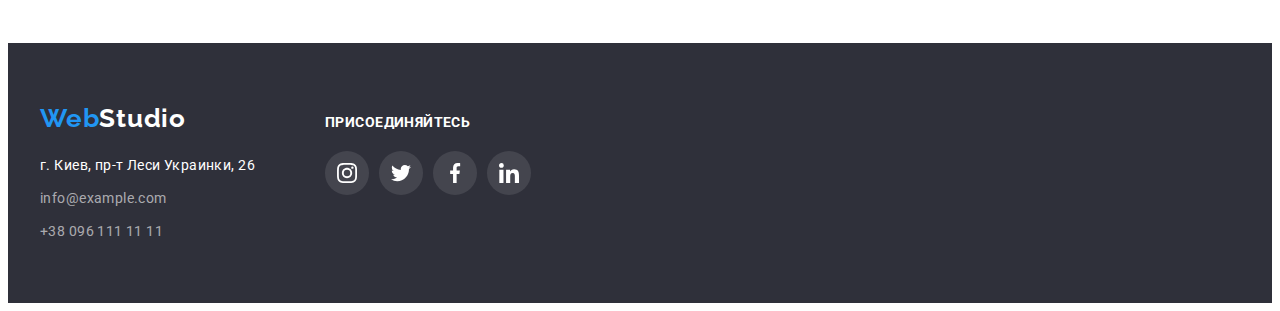
==== commit ad654e8d: "1" ====
--- a/portfolio.html
+++ b/portfolio.html
@@ -59,12 +59,12 @@
             </ul>
             
             <ul class="portfolio-photofilter-list list">
-                <li class="portfolio-photofilter-list-item"> <a class="portfolio-photofilter-list-item-photo link" href=""><img src="./images/portfolio/portfolio1.jpg"
+                <li class="portfolio-photofilter-list-item"> <a class="portfolio-photofilter-list-item-photo link" href=""> <div class="div-portfolio-overlay"><img src="./images/portfolio/portfolio1.jpg"
                             alt="страница с людьми на экране" width="370" height="294">
                             <p class="portfolio-overlay"> Технокряк это современная площадка распространения коронавируса. Компании используют эту платформу для цифрового
                             шпионажа и атак на защищённые сервера конкурентов.</p>
                         <div class="photofilter-discription"> <h2 class="portfolio-photofilter-list-title">Технокряк</h2>
-                        <p class="portfolio-photofilter-list-discription">Веб-сайт</p></div>
+                        <p class="portfolio-photofilter-list-discription">Веб-сайт</p></div> </div>
                     </a>
                 </li>
                 <li class="portfolio-photofilter-list-item"><a class="portfolio-photofilter-list-item-photo link" href=""><img src="./images/portfolio/portfolio2.jpg"
--- a/CSS/styles.css
+++ b/CSS/styles.css
@@ -865,8 +865,9 @@
   color: var(--contacts-and-discriptions-color);
 }
 
-.portfolio-photofilter-list-item {
-  position: relative;
+.portfolio-photofilter-list-item-photo:hover .portfolio-overlay,
+.portfolio-photofilter-list-item-photo:focus .portfolio-overlay {
+  transform: translateY(100%);
 }
 
 .portfolio-overlay {
@@ -874,12 +875,27 @@
   top: 0;
   left: 0;
     width: 100%;
-    height: 294px;
+    height: 100%;
+   
+font-weight: 400;
+font-size: 18px;
+line-height: 1.5;
 
   color: #ffffff;
 background-color: rgb(33, 150, 243, 0.5);
-padding: 24px;
-
+padding-top: 63px;
+padding-right: 24px;
+padding-left: 24px;
+
+overflow: auto;
+transform: translateY(100%);
+
+
+}
+
+.div-portfolio-overlay {
+  position: relative;
+  overflow: hidden;
 }
 
 
